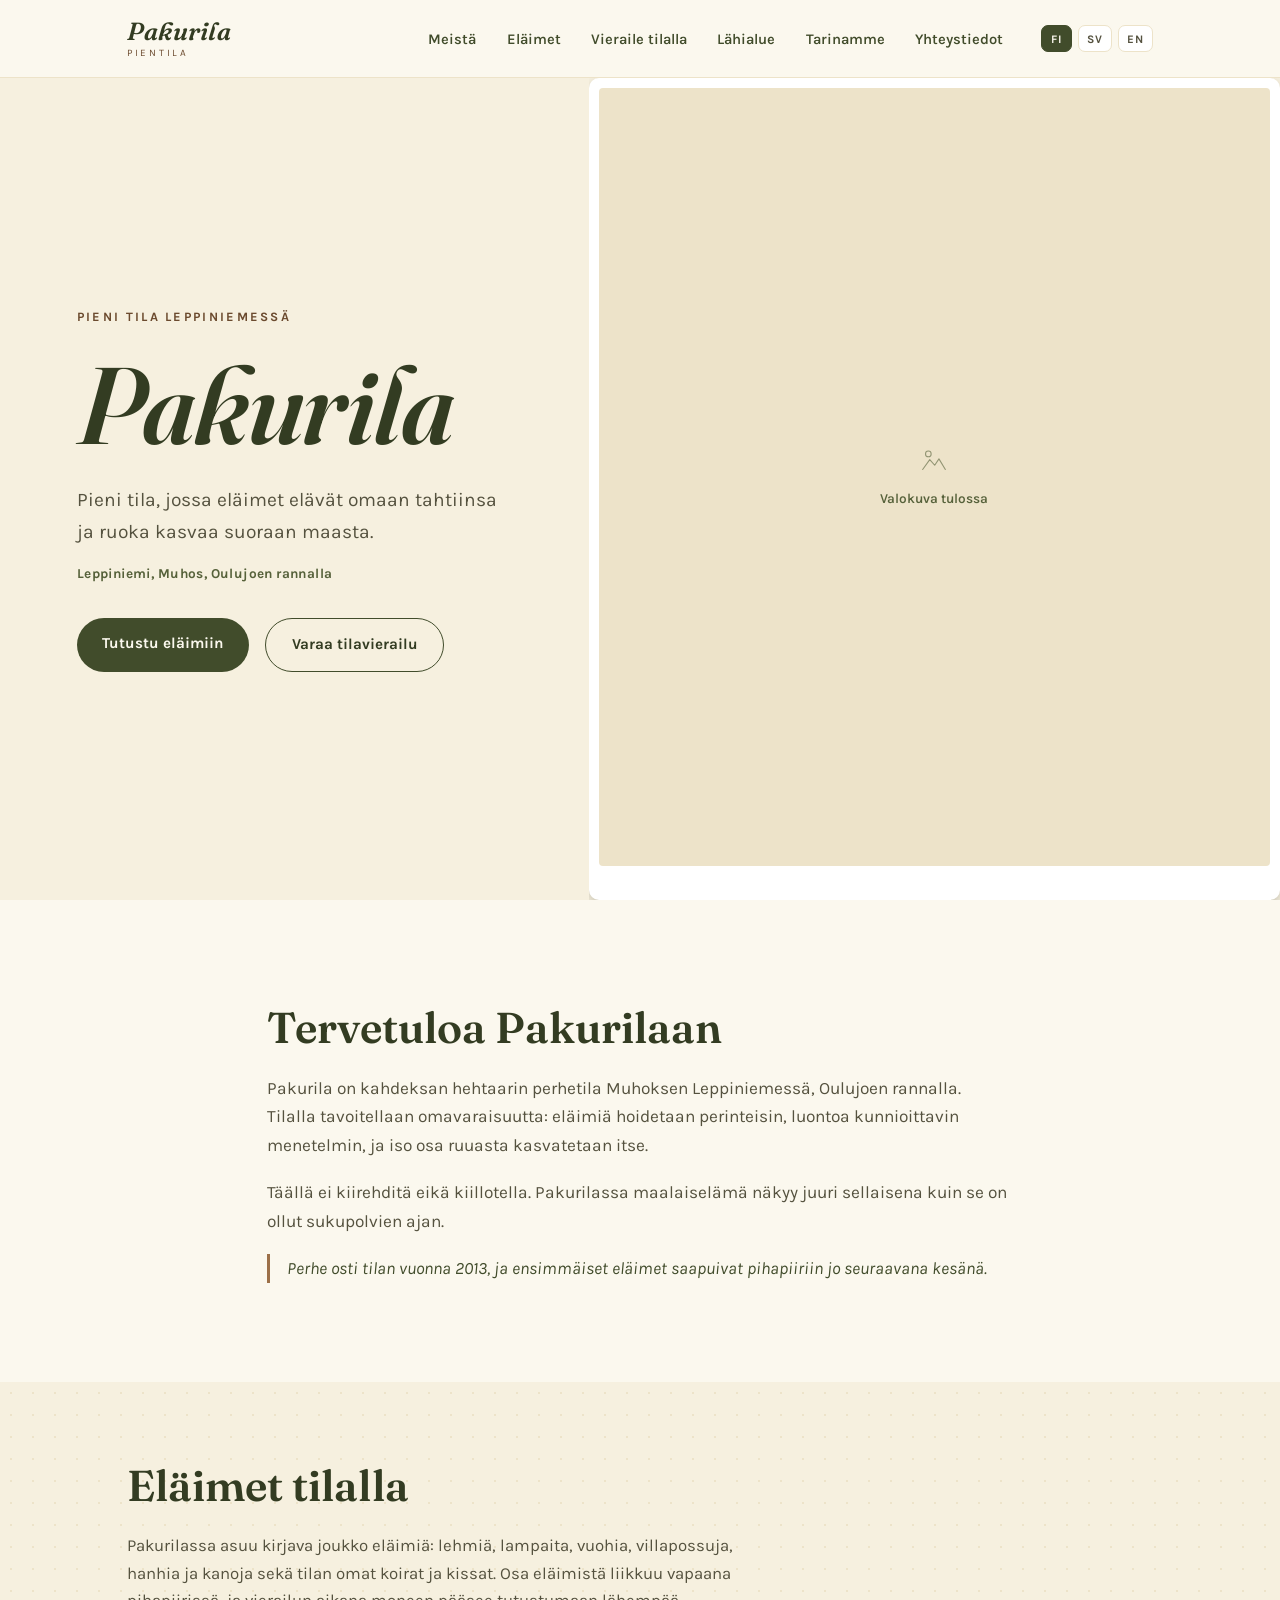
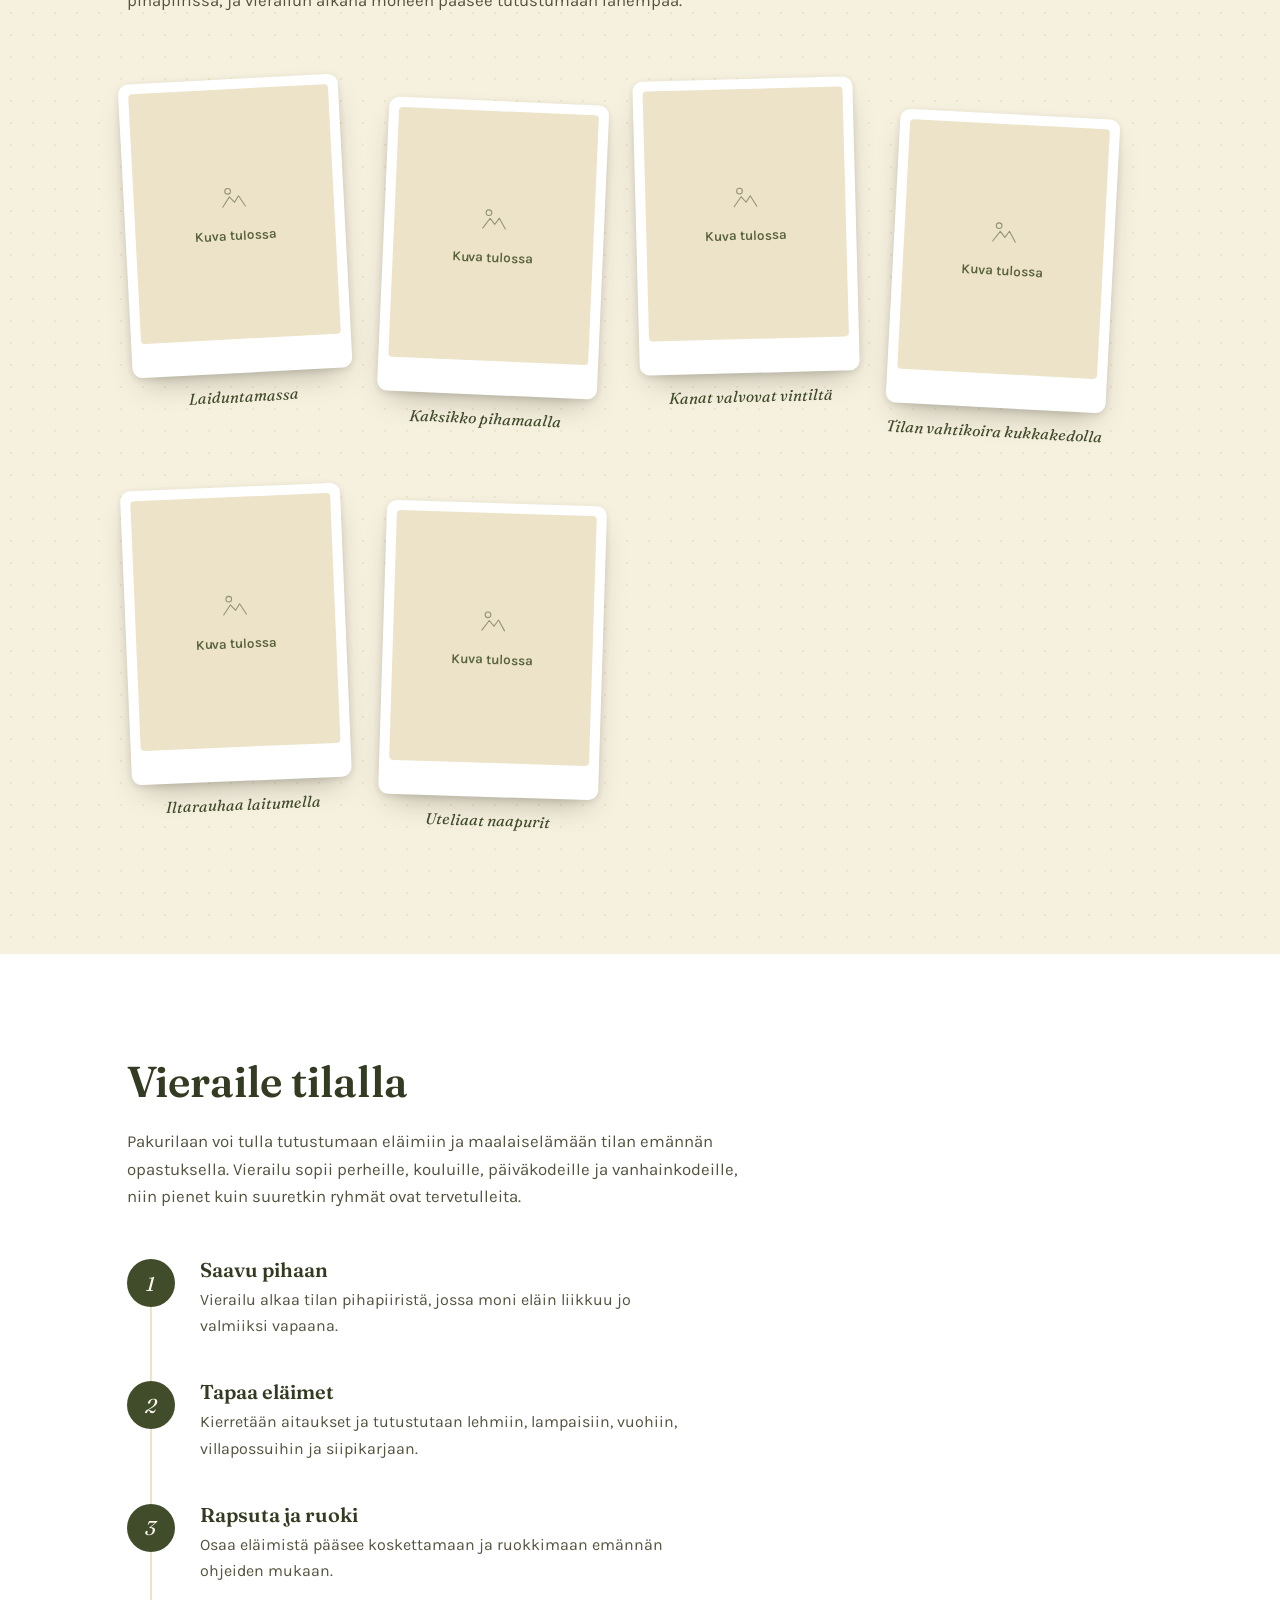
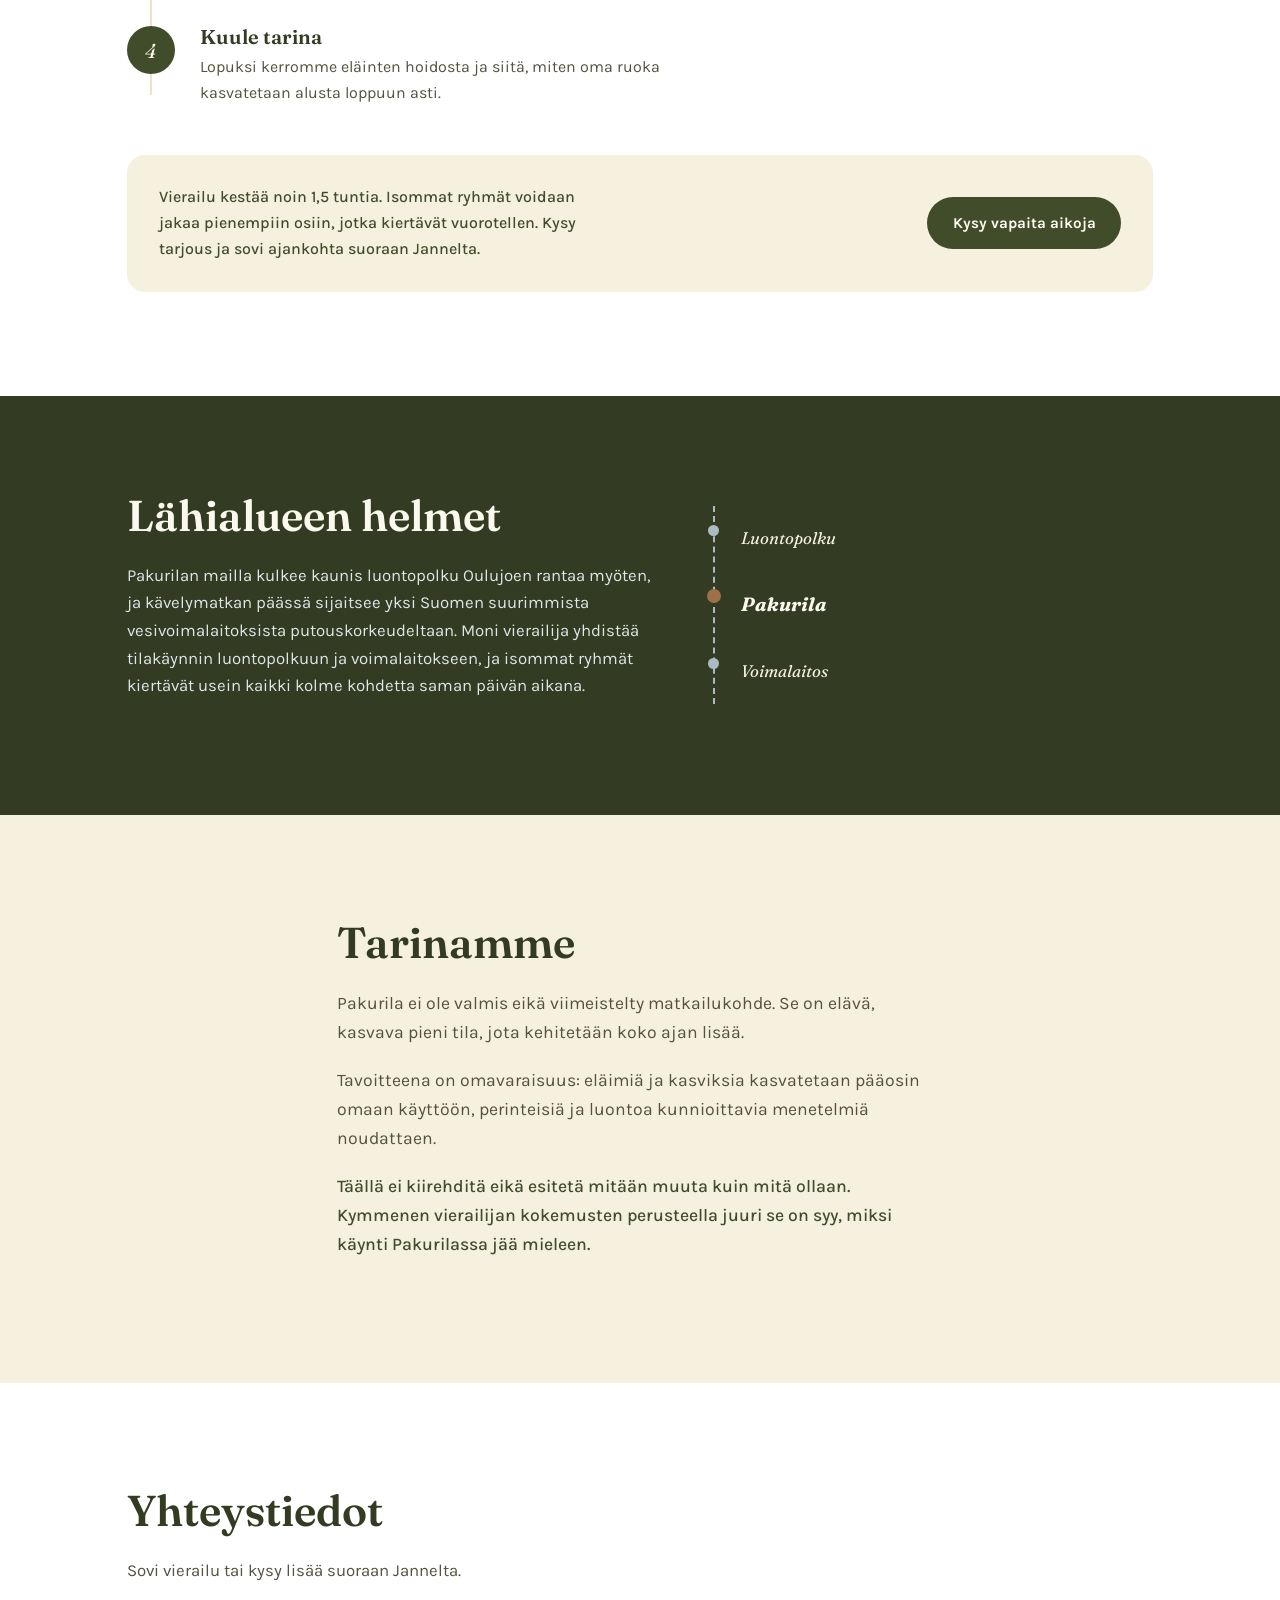
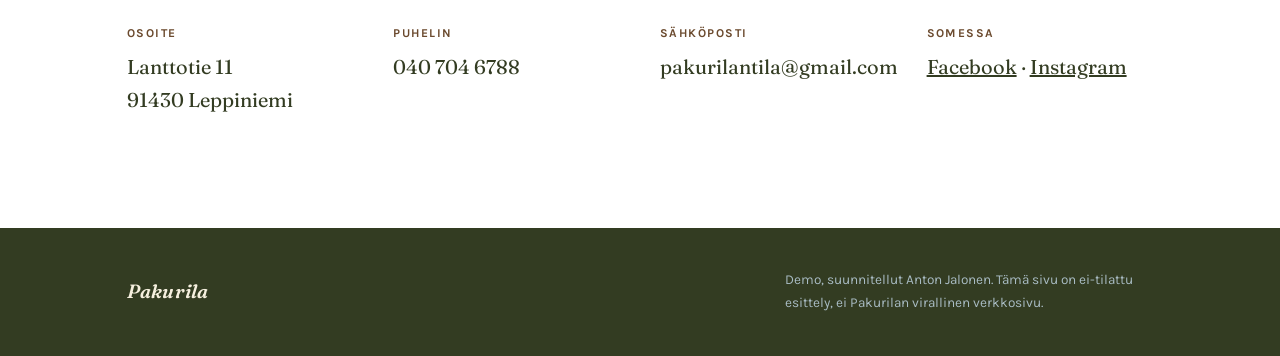
==== index.html @ f83d4b4b "Initial commit: Pakurila demo site" ====
<!DOCTYPE html>
<html lang="fi">
<head>
<meta charset="UTF-8">
<meta name="viewport" content="width=device-width, initial-scale=1.0">
<title>Pakurila, pieni tila Leppiniemessä, Muhos</title>
<meta name="description" content="Pakurila on kahdeksan hehtaarin perhetila Muhoksen Leppiniemessä. Tutustu eläimiin, varaa opastettu tilavierailu ja lue tarinamme omavaraisesta maalaiselämästä.">
<link rel="preconnect" href="https://fonts.googleapis.com">
<link rel="preconnect" href="https://fonts.gstatic.com" crossorigin>
<link href="https://fonts.googleapis.com/css2?family=Fraunces:ital,opsz,wght@0,9..144,400;0,9..144,500;0,9..144,600;1,9..144,500;1,9..144,600&family=Karla:wght@400;500;600;700&display=swap" rel="stylesheet">
<link rel="stylesheet" href="css/style.css">
</head>
<body data-title-fi="Pakurila, pieni tila Leppiniemessä, Muhos" data-title-sv="Pakurila, en liten gård i Leppiniemi, Muhos" data-title-en="Pakurila, a small farm in Leppiniemi, Muhos">

<a class="skip-link" href="#main" data-fi="Siirry sisältöön" data-sv="Gå till innehållet" data-en="Skip to content">Siirry sisältöön</a>

<header class="site-header" id="site-header">
  <div class="header-inner">
    <a class="brand" href="#hero" aria-label="Pakurila, etusivulle">
      <span class="brand-word">Pakurila</span>
      <span class="brand-sub">Pientila</span>
    </a>

    <button class="nav-toggle" id="nav-toggle" aria-label="Avaa valikko" aria-expanded="false" aria-controls="site-nav">
      <span></span>
    </button>

    <nav class="site-nav" id="site-nav" aria-label="Päävalikko">
      <ul>
        <li><a href="#meista" data-fi="Meistä" data-sv="Om oss" data-en="About">Meistä</a></li>
        <li><a href="#elaimet" data-fi="Eläimet" data-sv="Djuren" data-en="Animals">Eläimet</a></li>
        <li><a href="#vieraile" data-fi="Vieraile tilalla" data-sv="Besök gården" data-en="Visit the farm">Vieraile tilalla</a></li>
        <li><a href="#lahialue" data-fi="Lähialue" data-sv="Närområdet" data-en="Nearby">Lähialue</a></li>
        <li><a href="#tarina" data-fi="Tarinamme" data-sv="Vår historia" data-en="Our story">Tarinamme</a></li>
        <li><a href="#yhteystiedot" data-fi="Yhteystiedot" data-sv="Kontakt" data-en="Contact">Yhteystiedot</a></li>
      </ul>
      <div class="lang-switch" role="group" aria-label="Kieli / Språk / Language">
        <button class="lang-btn" data-lang="fi" aria-pressed="true">FI</button>
        <button class="lang-btn" data-lang="sv" aria-pressed="false">SV</button>
        <button class="lang-btn" data-lang="en" aria-pressed="false">EN</button>
      </div>
    </nav>
  </div>
</header>

<main id="main">

  <!-- HERO: asymmetric offset, no gradient overlay, text on solid ground -->
  <section class="hero" id="hero">
    <div class="hero-text">
      <p class="eyebrow" data-fi="Pieni tila Leppiniemessä" data-sv="En liten gård i Leppiniemi" data-en="A small farm in Leppiniemi">Pieni tila Leppiniemessä</p>
      <h1 class="hero-title">Pakurila</h1>
      <p class="hero-tagline" data-fi="Pieni tila, jossa eläimet elävät omaan tahtiinsa ja ruoka kasvaa suoraan maasta." data-sv="En liten gård där djuren får leva i sin egen takt och maten växer direkt ur jorden." data-en="A small farm where animals live at their own pace and food grows straight from the soil.">Pieni tila, jossa eläimet elävät omaan tahtiinsa ja ruoka kasvaa suoraan maasta.</p>
      <p class="hero-meta" data-fi="Leppiniemi, Muhos, Oulujoen rannalla" data-sv="Leppiniemi, Muhos, vid Uleälvens strand" data-en="Leppiniemi, Muhos, on the banks of the Oulujoki river">Leppiniemi, Muhos, Oulujoen rannalla</p>
      <div class="hero-actions">
        <a class="btn btn-primary" href="#elaimet" data-fi="Tutustu eläimiin" data-sv="Upptäck djuren" data-en="Meet the animals">Tutustu eläimiin</a>
        <a class="btn btn-ghost" href="#vieraile" data-fi="Varaa tilavierailu" data-sv="Boka ett gårdsbesök" data-en="Book a farm visit">Varaa tilavierailu</a>
      </div>
    </div>
    <div class="hero-photo">
      <div class="snap-frame snap-frame--hero">
        <img src="images/hero-niitty.jpg" alt="Lehmiä laitumella Pakurilan niityllä" loading="eager"
             onerror="this.parentElement.classList.add('is-empty')">
        <div class="ph-fallback">
          <svg viewBox="0 0 48 48" fill="none" stroke-width="1.5" aria-hidden="true"><path d="M8 36 18 22l7 8 6-9 9 15" stroke-linecap="round" stroke-linejoin="round"/><circle cx="16" cy="14" r="4"/></svg>
          <span data-fi="Valokuva tulossa" data-sv="Foto kommer" data-en="Photo coming soon">Valokuva tulossa</span>
        </div>
      </div>
    </div>
  </section>

  <!-- WELCOME -->
  <section class="welcome" id="meista">
    <div class="section-inner welcome-inner">
      <h2 data-fi="Tervetuloa Pakurilaan" data-sv="Välkommen till Pakurila" data-en="Welcome to Pakurila">Tervetuloa Pakurilaan</h2>
      <div class="welcome-text">
        <p data-fi="Pakurila on kahdeksan hehtaarin perhetila Muhoksen Leppiniemessä, Oulujoen rannalla. Tilalla tavoitellaan omavaraisuutta: eläimiä hoidetaan perinteisin, luontoa kunnioittavin menetelmin, ja iso osa ruuasta kasvatetaan itse."
           data-sv="Pakurila är en åtta hektar stor familjegård i Leppiniemi, Muhos, vid Uleälvens strand. Gården strävar efter självförsörjning: djuren sköts med traditionella, naturnära metoder, och en stor del av maten odlas på plats."
           data-en="Pakurila is an eight hectare family farm in Leppiniemi, Muhos, on the banks of the Oulujoki river. The farm works toward self-sufficiency: animals are cared for using traditional, nature-close methods, and much of the food is grown right here.">
          Pakurila on kahdeksan hehtaarin perhetila Muhoksen Leppiniemessä, Oulujoen rannalla. Tilalla tavoitellaan omavaraisuutta: eläimiä hoidetaan perinteisin, luontoa kunnioittavin menetelmin, ja iso osa ruuasta kasvatetaan itse.
        </p>
        <p data-fi="Täällä ei kiirehditä eikä kiillotella. Pakurilassa maalaiselämä näkyy juuri sellaisena kuin se on ollut sukupolvien ajan."
           data-sv="Här finns ingen brådska och ingen fasad. På Pakurila syns lantlivet precis som det har levts i generationer."
           data-en="There is no rush here and no polish. Pakurila shows country life exactly as it has been lived for generations.">
          Täällä ei kiirehditä eikä kiillotella. Pakurilassa maalaiselämä näkyy juuri sellaisena kuin se on ollut sukupolvien ajan.
        </p>
        <p class="fact-line" data-fi="Perhe osti tilan vuonna 2013, ja ensimmäiset eläimet saapuivat pihapiiriin jo seuraavana kesänä."
           data-sv="Familjen köpte gården 2013, och de första djuren flyttade in redan sommaren därpå."
           data-en="The family bought the farm in 2013, and the first animals arrived the very next summer.">
          Perhe osti tilan vuonna 2013, ja ensimmäiset eläimet saapuivat pihapiiriin jo seuraavana kesänä.
        </p>
      </div>
    </div>
  </section>

  <!-- ANIMALS: corkboard gallery -->
  <section class="animals" id="elaimet">
    <div class="section-inner">
      <h2 data-fi="Eläimet tilalla" data-sv="Djuren på gården" data-en="The animals on the farm">Eläimet tilalla</h2>
      <p class="section-intro" data-fi="Pakurilassa asuu kirjava joukko eläimiä: lehmiä, lampaita, vuohia, villapossuja, hanhia ja kanoja sekä tilan omat koirat ja kissat. Osa eläimistä liikkuu vapaana pihapiirissä, ja vierailun aikana moneen pääsee tutustumaan lähempää."
         data-sv="På Pakurila bor en brokig skara djur: kor, får, getter, ullsvin, gäss och höns, samt gårdens egna hundar och katter. En del av djuren rör sig fritt på gårdsplanen, och under besöket får man ofta lära känna flera av dem på nära håll."
         data-en="Pakurila is home to a colourful mix of animals: cows, sheep, goats, curly coated wool pigs, geese and hens, along with the farm's own dogs and cats. Some of the animals roam freely around the yard, and visitors often get to know several of them up close during a visit.">
        Pakurilassa asuu kirjava joukko eläimiä: lehmiä, lampaita, vuohia, villapossuja, hanhia ja kanoja sekä tilan omat koirat ja kissat. Osa eläimistä liikkuu vapaana pihapiirissä, ja vierailun aikana moneen pääsee tutustumaan lähempää.
      </p>

      <div class="corkboard">
        <figure class="snap snap--1">
          <div class="snap-frame">
            <img src="images/lehma-laiduntaa.jpg" alt="Lehmä syömässä ruohoa Pakurilassa" loading="lazy" onerror="this.parentElement.classList.add('is-empty')">
            <div class="ph-fallback"><svg viewBox="0 0 48 48" fill="none" stroke-width="1.5" aria-hidden="true"><path d="M8 36 18 22l7 8 6-9 9 15" stroke-linecap="round" stroke-linejoin="round"/><circle cx="16" cy="14" r="4"/></svg><span data-fi="Kuva tulossa" data-sv="Foto kommer" data-en="Photo coming">Kuva tulossa</span></div>
          </div>
          <figcaption data-fi="Laiduntamassa" data-sv="På bete" data-en="Grazing">Laiduntamassa</figcaption>
        </figure>

        <figure class="snap snap--2">
          <div class="snap-frame">
            <img src="images/lehmat-kaksikko.jpg" alt="Kaksi lehmää seisomassa pihamaalla" loading="lazy" onerror="this.parentElement.classList.add('is-empty')">
            <div class="ph-fallback"><svg viewBox="0 0 48 48" fill="none" stroke-width="1.5" aria-hidden="true"><path d="M8 36 18 22l7 8 6-9 9 15" stroke-linecap="round" stroke-linejoin="round"/><circle cx="16" cy="14" r="4"/></svg><span data-fi="Kuva tulossa" data-sv="Foto kommer" data-en="Photo coming">Kuva tulossa</span></div>
          </div>
          <figcaption data-fi="Kaksikko pihamaalla" data-sv="Ett par på gårdsplanen" data-en="A pair in the yard">Kaksikko pihamaalla</figcaption>
        </figure>

        <figure class="snap snap--3">
          <div class="snap-frame">
            <img src="images/vaja-kanat.jpg" alt="Kanoja vajan turvekatolla Pakurilassa" loading="lazy" onerror="this.parentElement.classList.add('is-empty')">
            <div class="ph-fallback"><svg viewBox="0 0 48 48" fill="none" stroke-width="1.5" aria-hidden="true"><path d="M8 36 18 22l7 8 6-9 9 15" stroke-linecap="round" stroke-linejoin="round"/><circle cx="16" cy="14" r="4"/></svg><span data-fi="Kuva tulossa" data-sv="Foto kommer" data-en="Photo coming">Kuva tulossa</span></div>
          </div>
          <figcaption data-fi="Kanat valvovat vintiltä" data-sv="Hönsen vakar från taket" data-en="The hens keep watch from the roof">Kanat valvovat vintiltä</figcaption>
        </figure>

        <figure class="snap snap--4">
          <div class="snap-frame">
            <img src="images/koira-paivankakkarat.jpg" alt="Tilan koira päivänkakkaraniityllä" loading="lazy" onerror="this.parentElement.classList.add('is-empty')">
            <div class="ph-fallback"><svg viewBox="0 0 48 48" fill="none" stroke-width="1.5" aria-hidden="true"><path d="M8 36 18 22l7 8 6-9 9 15" stroke-linecap="round" stroke-linejoin="round"/><circle cx="16" cy="14" r="4"/></svg><span data-fi="Kuva tulossa" data-sv="Foto kommer" data-en="Photo coming">Kuva tulossa</span></div>
          </div>
          <figcaption data-fi="Tilan vahtikoira kukkakedolla" data-sv="Gårdens vakthund bland prästkragarna" data-en="The farm dog among the daisies">Tilan vahtikoira kukkakedolla</figcaption>
        </figure>

        <figure class="snap snap--5">
          <div class="snap-frame">
            <img src="images/metsapolku-lehma.jpg" alt="Lehmiä laitumen reunalla metsän vieressä" loading="lazy" onerror="this.parentElement.classList.add('is-empty')">
            <div class="ph-fallback"><svg viewBox="0 0 48 48" fill="none" stroke-width="1.5" aria-hidden="true"><path d="M8 36 18 22l7 8 6-9 9 15" stroke-linecap="round" stroke-linejoin="round"/><circle cx="16" cy="14" r="4"/></svg><span data-fi="Kuva tulossa" data-sv="Foto kommer" data-en="Photo coming">Kuva tulossa</span></div>
          </div>
          <figcaption data-fi="Iltarauhaa laitumella" data-sv="Kvällsro på betesmarken" data-en="Evening calm on the pasture">Iltarauhaa laitumella</figcaption>
        </figure>

        <figure class="snap snap--6">
          <div class="snap-frame">
            <img src="images/lehmat-aidalla.jpg" alt="Uteliaita lehmiä puuaidan luona" loading="lazy" onerror="this.parentElement.classList.add('is-empty')">
            <div class="ph-fallback"><svg viewBox="0 0 48 48" fill="none" stroke-width="1.5" aria-hidden="true"><path d="M8 36 18 22l7 8 6-9 9 15" stroke-linecap="round" stroke-linejoin="round"/><circle cx="16" cy="14" r="4"/></svg><span data-fi="Kuva tulossa" data-sv="Foto kommer" data-en="Photo coming">Kuva tulossa</span></div>
          </div>
          <figcaption data-fi="Uteliaat naapurit" data-sv="Nyfikna grannar" data-en="Curious neighbours">Uteliaat naapurit</figcaption>
        </figure>
      </div>
    </div>
  </section>

  <!-- VISIT: signature steps timeline -->
  <section class="visit" id="vieraile">
    <div class="section-inner">
      <h2 data-fi="Vieraile tilalla" data-sv="Besök gården" data-en="Visit the farm">Vieraile tilalla</h2>
      <p class="section-intro" data-fi="Pakurilaan voi tulla tutustumaan eläimiin ja maalaiselämään tilan emännän opastuksella. Vierailu sopii perheille, kouluille, päiväkodeille ja vanhainkodeille, niin pienet kuin suuretkin ryhmät ovat tervetulleita."
         data-sv="På Pakurila kan man uppleva djuren och lantlivet under ledning av gårdens värdinna. Besöket passar familjer, skolor, daghem och äldreboenden, både mindre och större grupper är välkomna."
         data-en="At Pakurila you can experience the animals and country life with the farm's hostess as your guide. Visits suit families, schools, daycare groups and care homes alike, both small and large groups are welcome.">
        Pakurilaan voi tulla tutustumaan eläimiin ja maalaiselämään tilan emännän opastuksella. Vierailu sopii perheille, kouluille, päiväkodeille ja vanhainkodeille, niin pienet kuin suuretkin ryhmät ovat tervetulleita.
      </p>

      <ol class="visit-steps">
        <li class="visit-step">
          <span class="step-num">1</span>
          <div class="step-body">
            <h3 data-fi="Saavu pihaan" data-sv="Ankomst till gårdsplanen" data-en="Arrive in the yard">Saavu pihaan</h3>
            <p data-fi="Vierailu alkaa tilan pihapiiristä, jossa moni eläin liikkuu jo valmiiksi vapaana."
               data-sv="Besöket börjar på gårdsplanen, där flera djur redan rör sig fritt."
               data-en="The visit starts right in the farmyard, where several animals are already roaming free.">
              Vierailu alkaa tilan pihapiiristä, jossa moni eläin liikkuu jo valmiiksi vapaana.
            </p>
          </div>
        </li>
        <li class="visit-step">
          <span class="step-num">2</span>
          <div class="step-body">
            <h3 data-fi="Tapaa eläimet" data-sv="Möt djuren" data-en="Meet the animals">Tapaa eläimet</h3>
            <p data-fi="Kierretään aitaukset ja tutustutaan lehmiin, lampaisiin, vuohiin, villapossuihin ja siipikarjaan."
               data-sv="Vi går runt hagarna och bekantar oss med korna, fåren, getterna, ullsvinen och fjäderfäna."
               data-en="We walk the paddocks and get to know the cows, sheep, goats, wool pigs and poultry.">
              Kierretään aitaukset ja tutustutaan lehmiin, lampaisiin, vuohiin, villapossuihin ja siipikarjaan.
            </p>
          </div>
        </li>
        <li class="visit-step">
          <span class="step-num">3</span>
          <div class="step-body">
            <h3 data-fi="Rapsuta ja ruoki" data-sv="Klappa och mata" data-en="Pet and feed">Rapsuta ja ruoki</h3>
            <p data-fi="Osaa eläimistä pääsee koskettamaan ja ruokkimaan emännän ohjeiden mukaan."
               data-sv="Vissa djur får man klappa och mata enligt värdinnans instruktioner."
               data-en="Some animals can be petted and fed, following the hostess's guidance.">
              Osaa eläimistä pääsee koskettamaan ja ruokkimaan emännän ohjeiden mukaan.
            </p>
          </div>
        </li>
        <li class="visit-step">
          <span class="step-num">4</span>
          <div class="step-body">
            <h3 data-fi="Kuule tarina" data-sv="Lyssna på berättelsen" data-en="Hear the story">Kuule tarina</h3>
            <p data-fi="Lopuksi kerromme eläinten hoidosta ja siitä, miten oma ruoka kasvatetaan alusta loppuun asti."
               data-sv="Till sist berättar vi om djurskötsel och hur man odlar sin egen mat från början till slut."
               data-en="We finish by talking about animal care and how food is grown from the ground up, start to finish.">
              Lopuksi kerromme eläinten hoidosta ja siitä, miten oma ruoka kasvatetaan alusta loppuun asti.
            </p>
          </div>
        </li>
      </ol>

      <div class="visit-practical">
        <p data-fi="Vierailu kestää noin 1,5 tuntia. Isommat ryhmät voidaan jakaa pienempiin osiin, jotka kiertävät vuorotellen. Kysy tarjous ja sovi ajankohta suoraan Jannelta."
           data-sv="Besöket tar omkring 1,5 timme. Större grupper kan delas in i mindre grupper som turas om. Fråga om pris och kom överens om tid direkt med Janne."
           data-en="A visit takes about 1.5 hours. Larger groups can be split into smaller ones that take turns. Ask about pricing and agree on a time directly with Janne.">
          Vierailu kestää noin 1,5 tuntia. Isommat ryhmät voidaan jakaa pienempiin osiin, jotka kiertävät vuorotellen. Kysy tarjous ja sovi ajankohta suoraan Jannelta.
        </p>
        <a class="btn btn-primary" href="#yhteystiedot" data-fi="Kysy vapaita aikoja" data-sv="Fråga om lediga tider" data-en="Ask about availability">Kysy vapaita aikoja</a>
      </div>
    </div>
  </section>

  <!-- NEARBY -->
  <section class="nearby" id="lahialue">
    <div class="section-inner nearby-inner">
      <div class="nearby-text">
        <h2 data-fi="Lähialueen helmet" data-sv="Pärlor i närområdet" data-en="Nearby gems">Lähialueen helmet</h2>
        <p data-fi="Pakurilan mailla kulkee kaunis luontopolku Oulujoen rantaa myöten, ja kävelymatkan päässä sijaitsee yksi Suomen suurimmista vesivoimalaitoksista putouskorkeudeltaan. Moni vierailija yhdistää tilakäynnin luontopolkuun ja voimalaitokseen, ja isommat ryhmät kiertävät usein kaikki kolme kohdetta saman päivän aikana."
           data-sv="Längs Pakurilas mark löper en vacker naturstig utmed Uleälven, och på gångavstånd ligger ett av Finlands största vattenkraftverk mätt i fallhöjd. Många besökare kombinerar gårdsbesöket med naturstigen och kraftverket, och större grupper besöker gärna alla tre platser under samma dag."
           data-en="A beautiful nature trail runs along the Oulujoki riverbank right at Pakurila's border, and a short walk away stands one of Finland's largest hydroelectric power plants by drop height. Many visitors combine the farm visit with the trail and the power plant, and larger groups often take in all three in a single day.">
          Pakurilan mailla kulkee kaunis luontopolku Oulujoen rantaa myöten, ja kävelymatkan päässä sijaitsee yksi Suomen suurimmista vesivoimalaitoksista putouskorkeudeltaan. Moni vierailija yhdistää tilakäynnin luontopolkuun ja voimalaitokseen, ja isommat ryhmät kiertävät usein kaikki kolme kohdetta saman päivän aikana.
        </p>
      </div>
      <div class="nearby-marks" aria-hidden="true">
        <span class="mark mark--path" data-fi="Luontopolku" data-sv="Naturstig" data-en="Nature trail">Luontopolku</span>
        <span class="mark mark--farm" data-fi="Pakurila" data-sv="Pakurila" data-en="Pakurila">Pakurila</span>
        <span class="mark mark--plant" data-fi="Voimalaitos" data-sv="Kraftverk" data-en="Power plant">Voimalaitos</span>
      </div>
    </div>
  </section>

  <!-- STORY -->
  <section class="story" id="tarina">
    <div class="section-inner story-inner">
      <h2 data-fi="Tarinamme" data-sv="Vår historia" data-en="Our story">Tarinamme</h2>
      <p data-fi="Pakurila ei ole valmis eikä viimeistelty matkailukohde. Se on elävä, kasvava pieni tila, jota kehitetään koko ajan lisää."
         data-sv="Pakurila är varken färdig eller putsad som besöksmål. Det är en levande, växande liten gård som ständigt utvecklas."
         data-en="Pakurila is not a finished or polished tourist destination. It is a living, growing small farm that keeps developing.">
        Pakurila ei ole valmis eikä viimeistelty matkailukohde. Se on elävä, kasvava pieni tila, jota kehitetään koko ajan lisää.
      </p>
      <p data-fi="Tavoitteena on omavaraisuus: eläimiä ja kasviksia kasvatetaan pääosin omaan käyttöön, perinteisiä ja luontoa kunnioittavia menetelmiä noudattaen."
         data-sv="Målet är självförsörjning: djur och grönsaker odlas i huvudsak för eget bruk, enligt traditionella och naturnära metoder."
         data-en="The goal is self-sufficiency: animals and vegetables are raised mainly for the family's own use, following traditional, nature-close methods.">
        Tavoitteena on omavaraisuus: eläimiä ja kasviksia kasvatetaan pääosin omaan käyttöön, perinteisiä ja luontoa kunnioittavia menetelmiä noudattaen.
      </p>
      <p class="story-close" data-fi="Täällä ei kiirehditä eikä esitetä mitään muuta kuin mitä ollaan. Kymmenen vierailijan kokemusten perusteella juuri se on syy, miksi käynti Pakurilassa jää mieleen."
         data-sv="Här har man ingen brådska och låtsas inte vara något annat än vad man är. Utifrån tio besökares omdömen är det just därför som ett besök på Pakurila stannar kvar i minnet."
         data-en="There is no rush here, and no pretending to be anything other than what it is. Based on ten visitors' reviews, that is exactly why a visit to Pakurila tends to stay with people.">
        Täällä ei kiirehditä eikä esitetä mitään muuta kuin mitä ollaan. Kymmenen vierailijan kokemusten perusteella juuri se on syy, miksi käynti Pakurilassa jää mieleen.
      </p>
    </div>
  </section>

  <!-- CONTACT -->
  <section class="contact" id="yhteystiedot">
    <div class="section-inner contact-inner">
      <h2 data-fi="Yhteystiedot" data-sv="Kontakt" data-en="Contact">Yhteystiedot</h2>
      <p class="section-intro" data-fi="Sovi vierailu tai kysy lisää suoraan Jannelta." data-sv="Boka ett besök eller fråga mer direkt av Janne." data-en="Arrange a visit or ask more, straight from Janne.">Sovi vierailu tai kysy lisää suoraan Jannelta.</p>

      <div class="contact-grid">
        <div class="contact-item">
          <span class="contact-label" data-fi="Osoite" data-sv="Adress" data-en="Address">Osoite</span>
          <span class="contact-value">Lanttotie 11<br>91430 Leppiniemi</span>
        </div>
        <div class="contact-item">
          <span class="contact-label" data-fi="Puhelin" data-sv="Telefon" data-en="Phone">Puhelin</span>
          <a class="contact-value" href="tel:+358407046788">040 704 6788</a>
        </div>
        <div class="contact-item">
          <span class="contact-label" data-fi="Sähköposti" data-sv="E-post" data-en="Email">Sähköposti</span>
          <a class="contact-value" href="mailto:pakurilantila@gmail.com">pakurilantila@gmail.com</a>
        </div>
        <div class="contact-item">
          <span class="contact-label" data-fi="Somessa" data-sv="Sociala medier" data-en="Social">Somessa</span>
          <span class="contact-value">
            <a href="https://www.facebook.com/pakurila/" target="_blank" rel="noopener">Facebook</a> &middot;
            <a href="https://www.instagram.com/pakurila/" target="_blank" rel="noopener">Instagram</a>
          </span>
        </div>
      </div>
    </div>
  </section>

</main>

<footer class="site-footer">
  <div class="section-inner footer-inner">
    <span class="brand-word footer-brand">Pakurila</span>
    <p class="footer-credit" data-fi="Demo, suunnitellut Anton Jalonen. Tämä sivu on ei-tilattu esittely, ei Pakurilan virallinen verkkosivu."
       data-sv="Demo, designad av Anton Jalonen. Den här sidan är en obeställd presentation, inte Pakurilas officiella webbplats."
       data-en="Demo, designed by Anton Jalonen. This page is an unsolicited preview, not Pakurila's official website.">
      Demo, suunnitellut Anton Jalonen. Tämä sivu on ei-tilattu esittely, ei Pakurilan virallinen verkkosivu.
    </p>
  </div>
</footer>

<script src="js/main.js"></script>
</body>
</html>
---- css/style.css ----
/* Pakurila — pieni tila Leppiniemessä
   Design language: asymmetric offset hero, corner-logo nav, corkboard/snapshot
   photo treatment, calm fades only. Palette sampled from the farm's own
   Facebook material: olive-green badge, dusty meadow sky, weathered wood. */

:root {
  --moss-900: #333c22;
  --moss-800: #414c2b;
  --moss-700: #56613a;
  --moss-100: #e8ead9;

  --sky-500: #7c93a0;
  --sky-300: #a9bcc4;
  --sky-100: #dde6e8;

  --oat-050: #fbf8ee;
  --oat-100: #f6f0df;
  --oat-200: #ede3c9;

  --barn-700: #6b4a2e;
  --barn-500: #9c7048;

  --ink: #2a2818;
  --ink-soft: #55523f;
  --white: #ffffff;

  --font-display: "Fraunces", "Iowan Old Style", serif;
  --font-body: "Karla", "Segoe UI", sans-serif;

  --radius-lg: 26px;
  --radius-md: 18px;
  --radius-sm: 10px;

  --shadow-snap: 0 14px 30px -12px rgba(42, 40, 24, 0.35), 0 2px 6px rgba(42, 40, 24, 0.12);
  --header-h: 78px;
}

* { box-sizing: border-box; }
html { scroll-behavior: smooth; scroll-padding-top: var(--header-h); }

body {
  margin: 0;
  font-family: var(--font-body);
  color: var(--ink);
  background: var(--oat-050);
  font-size: 16px;
  line-height: 1.65;
  -webkit-font-smoothing: antialiased;
}

h1, h2, h3 {
  font-family: var(--font-display);
  color: var(--moss-900);
  margin: 0 0 0.5em;
  line-height: 1.12;
  font-weight: 600;
}

h2 { font-size: clamp(1.9rem, 3.6vw, 2.7rem); }
h3 { font-size: 1.25rem; }

p { margin: 0 0 1.1em; color: var(--ink-soft); }

a { color: inherit; }

img { max-width: 100%; display: block; }

.skip-link {
  position: absolute; left: -9999px; top: 0;
  background: var(--moss-800); color: var(--oat-050);
  padding: 0.9rem 1.4rem; z-index: 999; font-weight: 700;
  border-radius: 0 0 var(--radius-sm) 0;
}
.skip-link:focus { left: 0; }

.section-inner {
  max-width: 1180px;
  margin: 0 auto;
  padding: 0 6vw;
}

/* ---------- HEADER / CORNER NAV ---------- */
.site-header {
  position: sticky;
  top: 0;
  z-index: 60;
  background: var(--oat-050);
  border-bottom: 1px solid var(--oat-200);
  height: var(--header-h);
  display: flex;
  align-items: center;
}

.header-inner {
  width: 100%;
  max-width: 1180px;
  margin: 0 auto;
  padding: 0 6vw;
  display: flex;
  align-items: center;
  justify-content: space-between;
  gap: 1.5rem;
}

.brand {
  display: flex;
  flex-direction: column;
  line-height: 1;
  text-decoration: none;
  color: var(--moss-900);
  flex-shrink: 0;
}
.brand-word {
  font-family: var(--font-display);
  font-weight: 600;
  font-style: italic;
  font-size: 1.55rem;
  letter-spacing: 0.01em;
}
.brand-sub {
  font-family: var(--font-body);
  font-size: 0.62rem;
  letter-spacing: 0.28em;
  text-transform: uppercase;
  color: var(--barn-700);
  margin-top: 0.25rem;
}

.site-nav {
  display: flex;
  align-items: center;
  gap: 2.4rem;
  margin-left: auto;
}
.site-nav ul {
  list-style: none;
  display: flex;
  gap: 1.9rem;
  margin: 0; padding: 0;
}
.site-nav a {
  text-decoration: none;
  font-size: 0.92rem;
  font-weight: 600;
  color: var(--moss-800);
  position: relative;
  padding: 0.3rem 0;
  white-space: nowrap;
}
.site-nav a:hover { color: var(--barn-700); }

.lang-switch { display: flex; gap: 0.35rem; }
.lang-btn {
  border: 1px solid var(--oat-200);
  background: var(--white);
  color: var(--ink-soft);
  font-family: var(--font-body);
  font-weight: 700;
  font-size: 0.72rem;
  letter-spacing: 0.04em;
  padding: 0.34rem 0.55rem;
  border-radius: 7px;
  cursor: pointer;
}
.lang-btn.active { background: var(--moss-800); color: var(--oat-050); border-color: var(--moss-800); }

.nav-toggle {
  display: none;
  width: 42px; height: 42px;
  border: none; background: transparent;
  cursor: pointer;
  position: relative;
}
.nav-toggle span, .nav-toggle span::before, .nav-toggle span::after {
  content: ""; position: absolute; left: 8px; right: 8px; height: 2px;
  background: var(--moss-900); transition: transform 0.2s ease, opacity 0.2s ease;
}
.nav-toggle span { top: 20px; }
.nav-toggle span::before { top: -8px; }
.nav-toggle span::after { top: 8px; }
.nav-toggle[aria-expanded="true"] span { background: transparent; }
.nav-toggle[aria-expanded="true"] span::before { transform: translateY(8px) rotate(45deg); }
.nav-toggle[aria-expanded="true"] span::after { transform: translateY(-8px) rotate(-45deg); }

/* ---------- HERO: asymmetric offset, no photo overlay ---------- */
.hero {
  display: grid;
  grid-template-columns: minmax(320px, 46%) 1fr;
  align-items: stretch;
  min-height: calc(100vh - var(--header-h));
  background: var(--oat-100);
}
.hero-text {
  display: flex;
  flex-direction: column;
  justify-content: center;
  padding: 4vw 6vw 4vw 6vw;
}
.eyebrow {
  font-size: 0.8rem;
  font-weight: 700;
  letter-spacing: 0.18em;
  text-transform: uppercase;
  color: var(--barn-700);
  margin: 0 0 1.1rem;
}
.hero-title {
  font-family: var(--font-display);
  font-style: italic;
  font-weight: 600;
  font-size: clamp(3.4rem, 9vw, 6.8rem);
  color: var(--moss-900);
  margin: 0 0 1.1rem;
  letter-spacing: -0.01em;
}
.hero-tagline {
  font-size: 1.2rem;
  color: var(--ink-soft);
  max-width: 30em;
  margin-bottom: 1rem;
}
.hero-meta {
  font-size: 0.85rem;
  color: var(--moss-700);
  font-weight: 700;
  letter-spacing: 0.03em;
  margin-bottom: 2rem;
}
.hero-actions { display: flex; gap: 1rem; flex-wrap: wrap; }

.btn {
  display: inline-block;
  text-decoration: none;
  font-weight: 700;
  font-size: 0.95rem;
  padding: 0.85rem 1.6rem;
  border-radius: 999px;
  transition: transform 0.15s ease, background 0.15s ease, color 0.15s ease;
}
.btn-primary { background: var(--moss-800); color: var(--oat-050); }
.btn-primary:hover { background: var(--moss-900); transform: translateY(-2px); }
.btn-ghost { background: transparent; color: var(--moss-900); border: 1.5px solid var(--moss-800); }
.btn-ghost:hover { background: var(--moss-800); color: var(--oat-050); transform: translateY(-2px); }

.hero-photo { position: relative; overflow: hidden; }
.snap-frame--hero {
  width: 100%; height: 100%;
  border-radius: 0;
  box-shadow: none;
  transform: none;
  background: var(--moss-100);
}
.snap-frame--hero img { width: 100%; height: 100%; object-fit: cover; }

/* ---------- SNAP / CORKBOARD PHOTO TREATMENT ---------- */
.snap-frame {
  background: var(--white);
  padding: 10px 10px 34px;
  border-radius: var(--radius-sm);
  box-shadow: var(--shadow-snap);
  position: relative;
}
.snap-frame img { border-radius: 4px; aspect-ratio: 4 / 5; object-fit: cover; width: 100%; }
.snap-frame.is-empty img { display: none; }
.ph-fallback {
  display: none;
  flex-direction: column; align-items: center; justify-content: center; gap: 0.6rem;
  aspect-ratio: 4/5; background: var(--oat-200); border-radius: 4px;
  color: var(--moss-700); font-size: 0.85rem; font-weight: 600;
}
.snap-frame.is-empty .ph-fallback { display: flex; }
.ph-fallback svg { width: 34px; height: 34px; stroke: var(--moss-700); opacity: 0.6; }
.snap-frame--hero .ph-fallback { aspect-ratio: auto; height: 100%; }

/* ---------- WELCOME ---------- */
.welcome { padding: 6.5rem 0 5rem; }
.welcome-inner { max-width: 900px; }
.welcome-text p { font-size: 1.08rem; }
.fact-line {
  border-left: 3px solid var(--barn-500);
  padding-left: 1.1rem;
  font-style: italic;
  color: var(--moss-800);
}

/* ---------- ANIMALS / CORKBOARD ---------- */
.animals {
  padding: 5rem 0 6.5rem;
  background:
    radial-gradient(var(--oat-200) 1.4px, transparent 1.4px);
  background-size: 22px 22px;
  background-color: var(--oat-100);
}
.section-intro { max-width: 62ch; font-size: 1.05rem; }

.corkboard {
  display: flex;
  flex-wrap: wrap;
  gap: 2.6rem 2.2rem;
  margin-top: 3rem;
  padding: 1rem 0;
}
.snap {
  width: 220px; margin: 0; text-align: center;
  --tilt: 0deg;
  transform: rotate(var(--tilt));
}
.snap figcaption {
  font-family: var(--font-display);
  font-style: italic;
  font-size: 0.98rem;
  color: var(--moss-800);
  margin-top: 0.7rem;
}
.snap--1 { --tilt: -3deg; }
.snap--2 { --tilt: 2.5deg; margin-top: 1.4rem; }
.snap--3 { --tilt: -1.5deg; }
.snap--4 { --tilt: 3deg; margin-top: 2.2rem; }
.snap--5 { --tilt: -2.4deg; }
.snap--6 { --tilt: 1.8deg; margin-top: 1rem; }
.corkboard .snap:hover { transform: rotate(0deg) scale(1.03); transition: transform 0.25s ease; z-index: 2; position: relative; }

/* ---------- VISIT / STEPS TIMELINE (signature) ---------- */
.visit { padding: 6.5rem 0; background: var(--white); }
.visit-steps {
  list-style: none;
  margin: 3rem 0 0;
  padding: 0;
  max-width: 720px;
  position: relative;
}
.visit-steps::before {
  content: "";
  position: absolute;
  left: 23px;
  top: 12px;
  bottom: 12px;
  width: 2px;
  background: var(--oat-200);
}
.visit-step {
  display: flex;
  gap: 1.6rem;
  position: relative;
  padding-bottom: 2.6rem;
}
.visit-step:last-child { padding-bottom: 0; }
.step-num {
  flex-shrink: 0;
  width: 48px; height: 48px;
  border-radius: 50%;
  background: var(--moss-800);
  color: var(--oat-050);
  display: flex; align-items: center; justify-content: center;
  font-family: var(--font-display);
  font-style: italic;
  font-size: 1.25rem;
  position: relative;
  z-index: 1;
}
.step-body h3 { margin-bottom: 0.35rem; }
.step-body p { margin: 0; max-width: 50ch; }

.visit-practical {
  margin-top: 3rem;
  padding: 1.8rem 2rem;
  background: var(--oat-100);
  border-radius: var(--radius-md);
  display: flex;
  align-items: center;
  justify-content: space-between;
  gap: 1.5rem;
  flex-wrap: wrap;
}
.visit-practical p { margin: 0; max-width: 46ch; color: var(--moss-800); font-weight: 500; }

/* ---------- NEARBY ---------- */
.nearby { padding: 6rem 0; background: var(--moss-900); color: var(--oat-050); }
.nearby-inner {
  display: grid;
  grid-template-columns: 1.1fr 0.9fr;
  gap: 3rem;
  align-items: center;
}
.nearby h2 { color: var(--oat-050); }
.nearby-text p { color: var(--sky-100); font-size: 1.05rem; }

.nearby-marks {
  display: flex;
  flex-direction: column;
  gap: 0;
  border-left: 2px dashed var(--sky-300);
  padding-left: 1.6rem;
  position: relative;
}
.mark {
  font-family: var(--font-display);
  font-style: italic;
  font-size: 1.05rem;
  padding: 1.15rem 0;
  color: var(--oat-100);
}
.mark::before {
  content: "";
  position: absolute;
  left: -6.5px;
  width: 11px; height: 11px;
  border-radius: 50%;
  background: var(--sky-300);
}
.mark--farm { font-weight: 700; color: var(--oat-050); font-size: 1.2rem; }
.mark--farm::before { background: var(--barn-500); width: 14px; height: 14px; left: -8px; }

/* ---------- STORY ---------- */
.story { padding: 6.5rem 0; background: var(--oat-100); }
.story-inner { max-width: 760px; }
.story p { font-size: 1.1rem; }
.story-close { color: var(--moss-800); font-weight: 500; }

/* ---------- CONTACT ---------- */
.contact { padding: 6.5rem 0 7rem; background: var(--white); }
.contact-grid {
  margin-top: 2.5rem;
  display: grid;
  grid-template-columns: repeat(auto-fit, minmax(220px, 1fr));
  gap: 2rem 2.5rem;
}
.contact-item { display: flex; flex-direction: column; gap: 0.35rem; }
.contact-label {
  font-size: 0.75rem;
  font-weight: 700;
  letter-spacing: 0.12em;
  text-transform: uppercase;
  color: var(--barn-700);
}
.contact-value {
  font-family: var(--font-display);
  font-size: 1.25rem;
  color: var(--moss-900);
  text-decoration: none;
}
.contact-value a { text-decoration: underline; }

/* ---------- FOOTER ---------- */
.site-footer { background: var(--moss-900); color: var(--sky-100); padding: 2.6rem 0; }
.footer-inner { display: flex; align-items: center; justify-content: space-between; gap: 1.5rem; flex-wrap: wrap; }
.footer-brand { font-family: var(--font-display); font-style: italic; color: var(--oat-100); font-size: 1.2rem; }
.footer-credit { margin: 0; font-size: 0.85rem; color: var(--sky-300); max-width: 46ch; }

/* ---------- REVEAL ---------- */
.reveal { opacity: 0; transform: translateY(14px); transition: opacity 0.6s ease, transform 0.6s ease; }
.reveal.in-view { opacity: 1; transform: translateY(0); }
.reveal.snap { transform: translateY(14px) rotate(var(--tilt)); }
.reveal.snap.in-view { transform: rotate(var(--tilt)); }

/* ---------- RESPONSIVE ---------- */
@media (max-width: 900px) {
  .hero { grid-template-columns: 1fr; min-height: auto; }
  .hero-photo { height: 46vh; order: -1; }
  .hero-text { padding: 3rem 6vw 3.5rem; }
  .nearby-inner { grid-template-columns: 1fr; }
}

@media (max-width: 760px) {
  .site-nav {
    position: fixed;
    top: var(--header-h);
    left: 0; right: 0;
    background: var(--oat-050);
    border-bottom: 1px solid var(--oat-200);
    flex-direction: column;
    align-items: flex-start;
    gap: 1.4rem;
    padding: 1.6rem 6vw 2rem;
    transform: translateY(-8px);
    opacity: 0;
    pointer-events: none;
    transition: opacity 0.2s ease, transform 0.2s ease;
  }
  .site-nav.open { opacity: 1; transform: translateY(0); pointer-events: auto; }
  .site-nav ul { flex-direction: column; gap: 1rem; width: 100%; }
  .nav-toggle { display: block; }
  .visit-practical { flex-direction: column; align-items: flex-start; }
}
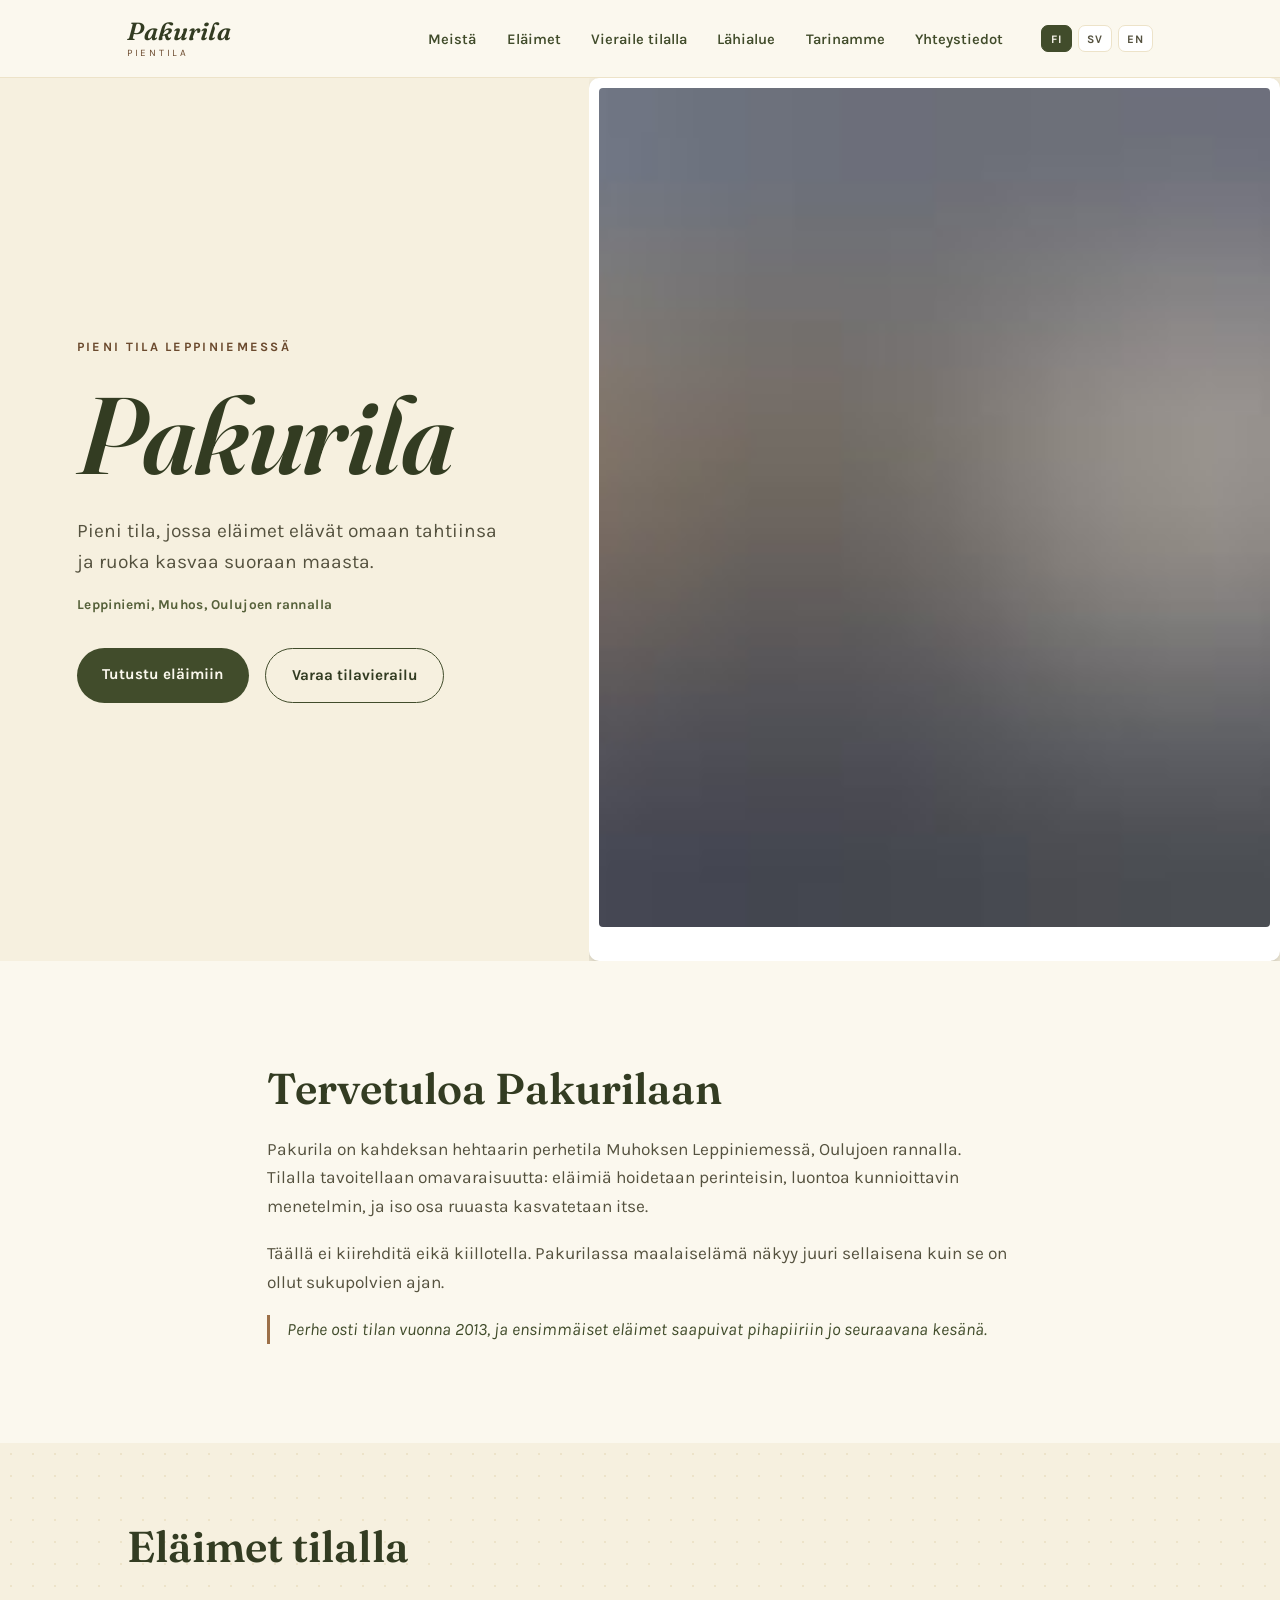
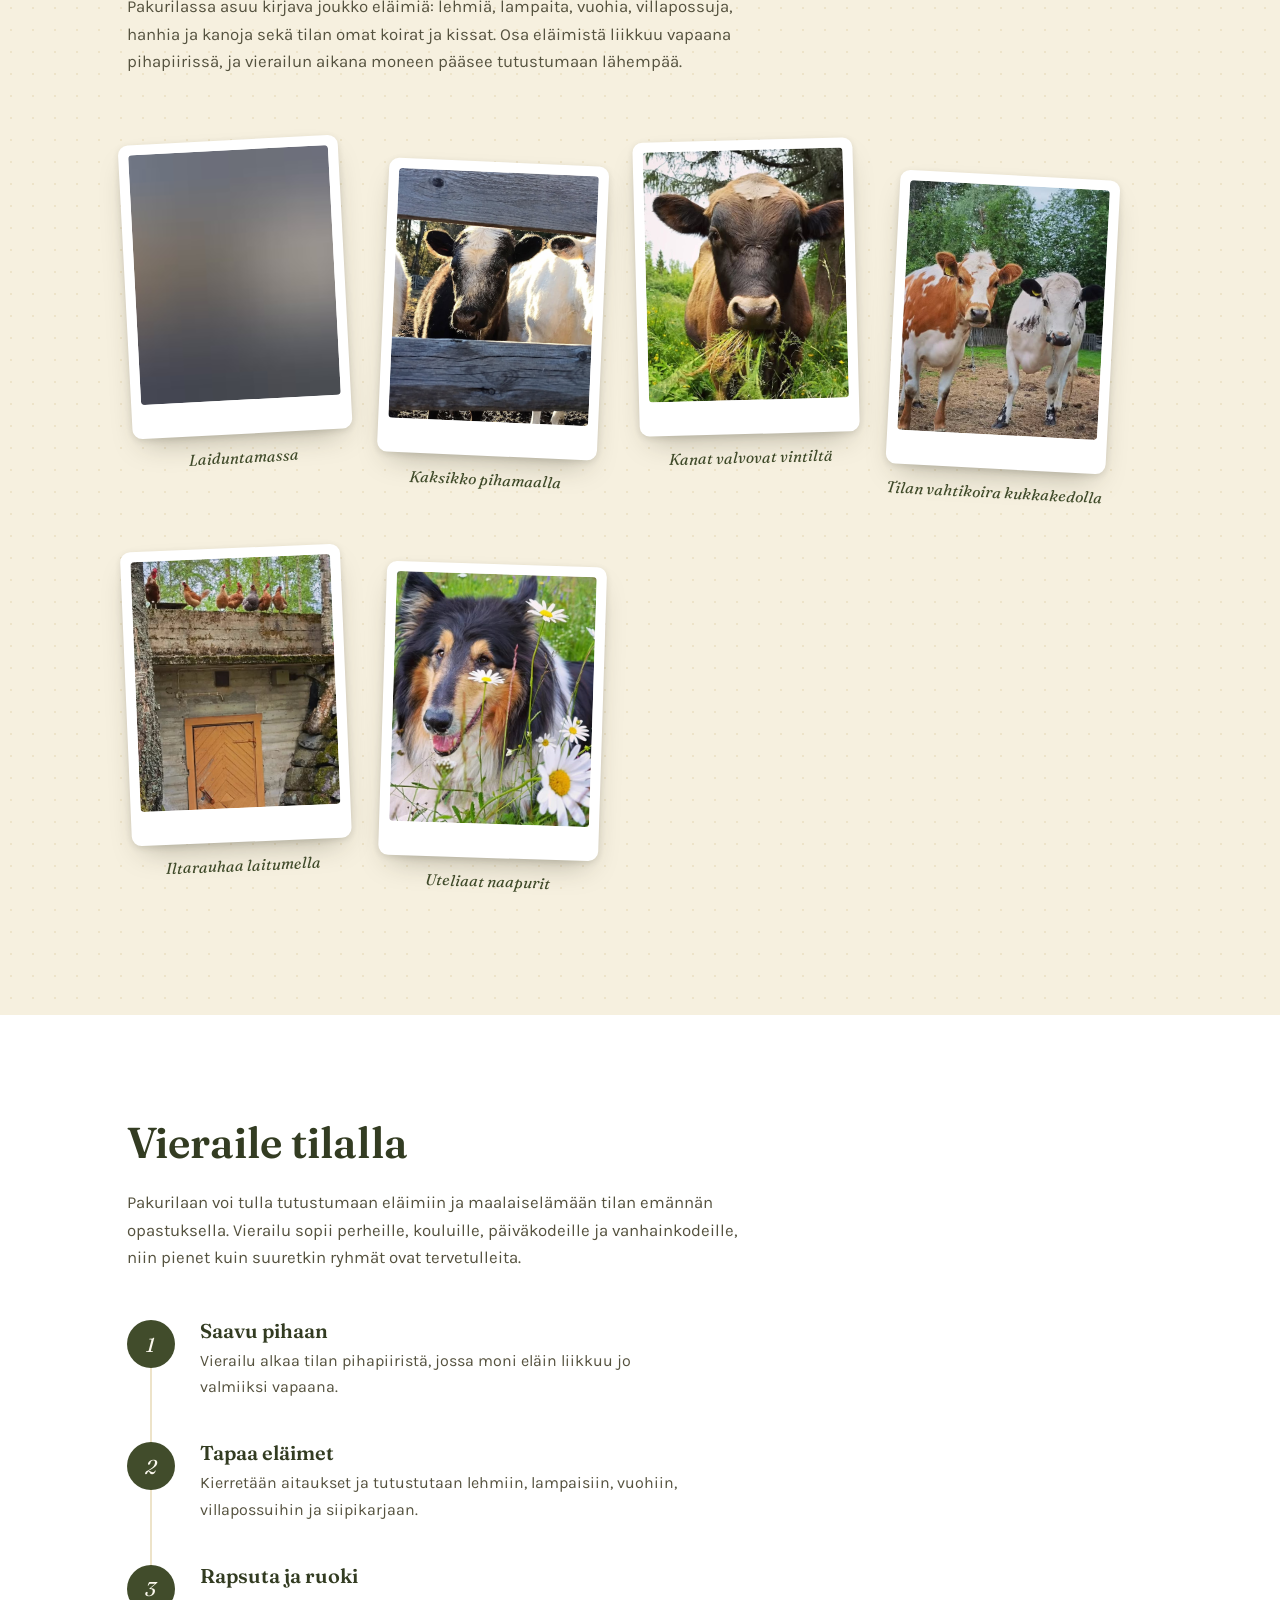
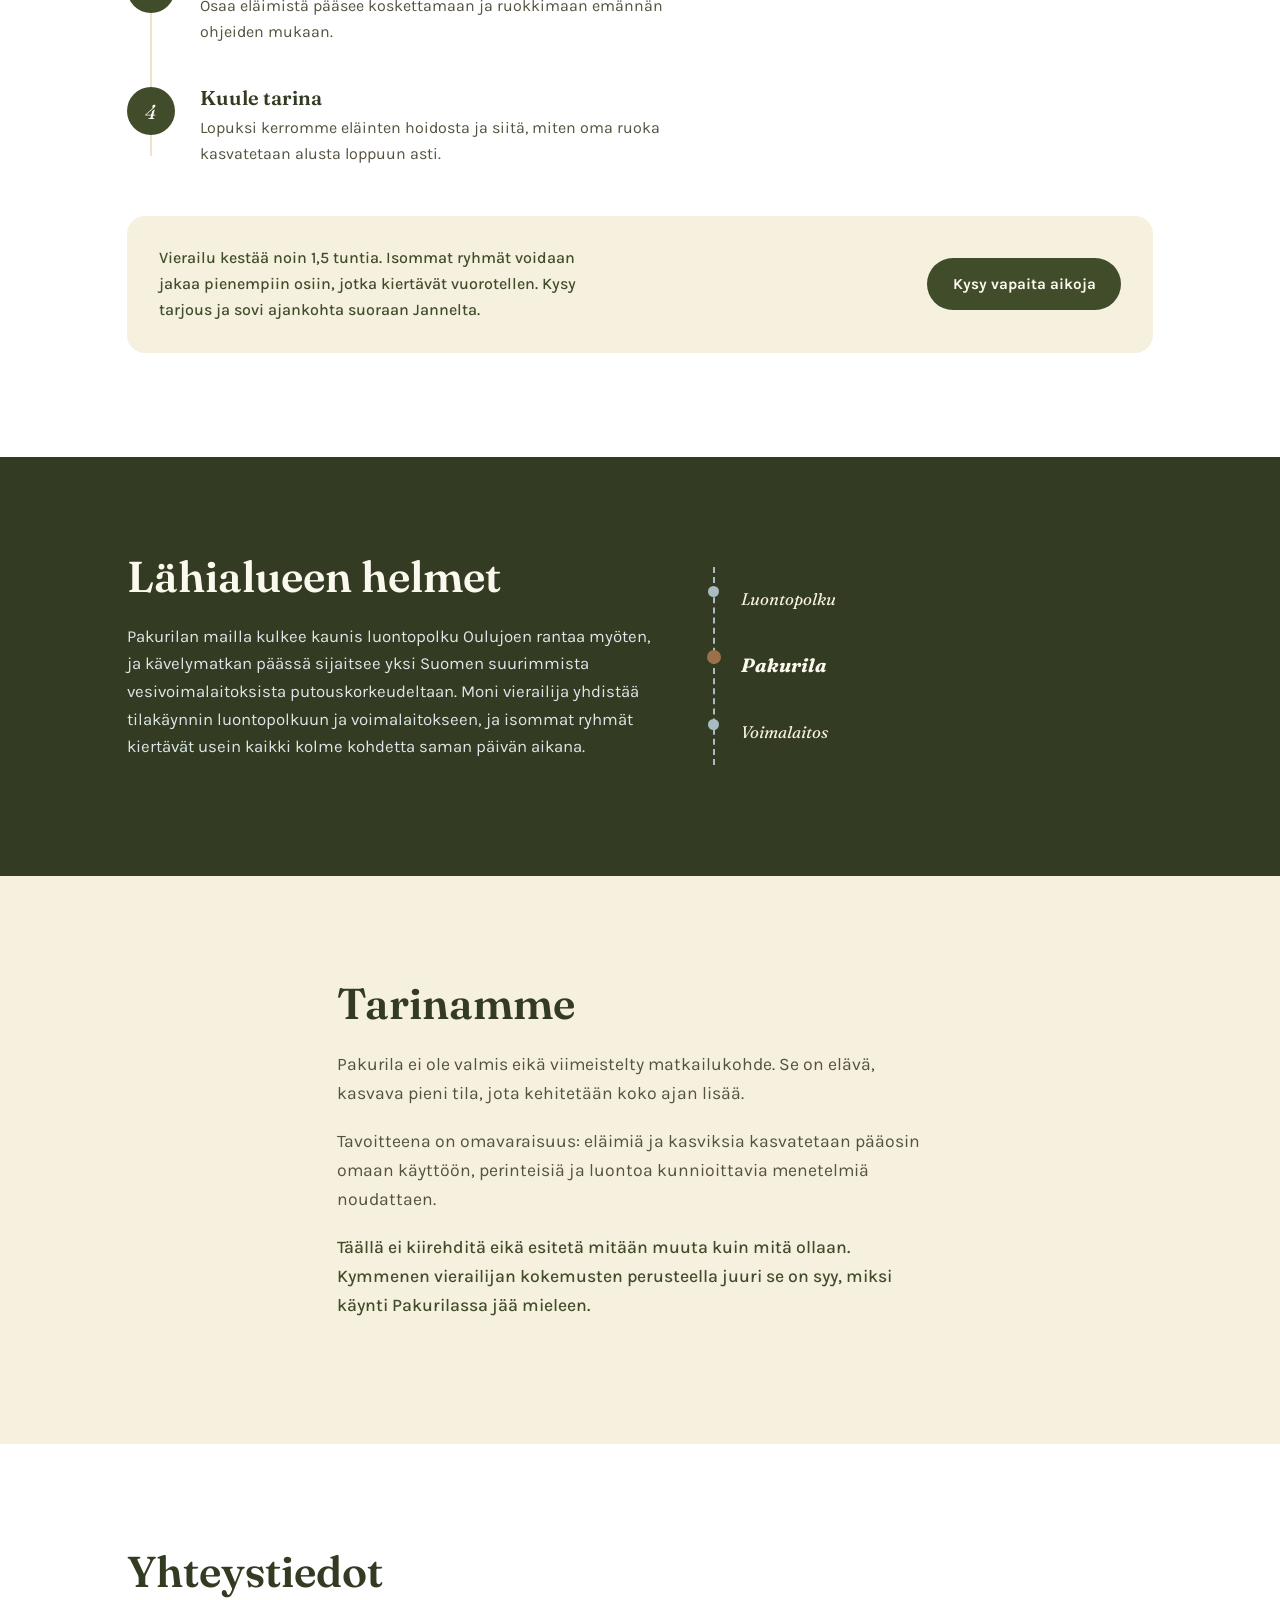
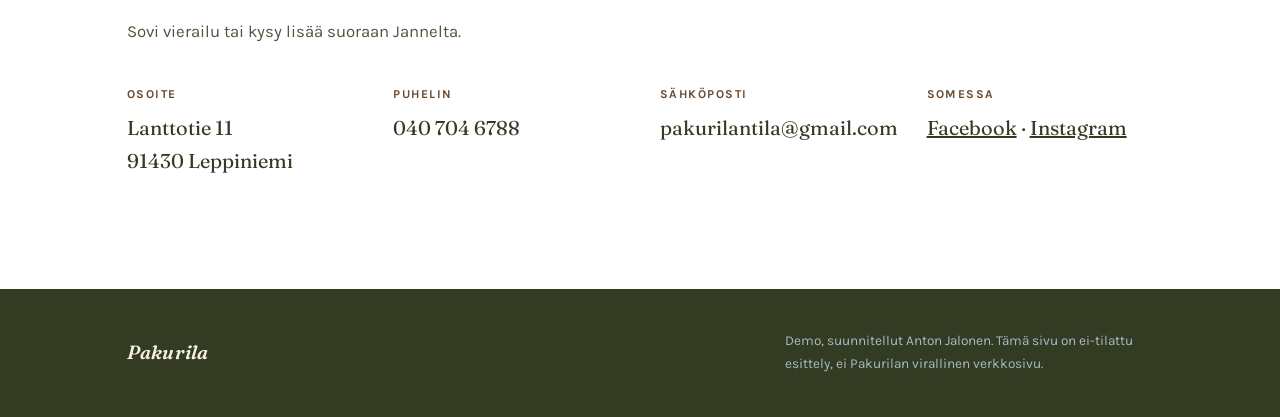
==== commit 5d3472a5: "Fix broken hero image: point to existing lehma-laiduntaa.jpg + proper onerror guard" ====
--- a/index.html
+++ b/index.html
@@ -59,8 +59,8 @@
     </div>
     <div class="hero-photo">
       <div class="snap-frame snap-frame--hero">
-        <img src="images/hero-niitty.jpg" alt="Lehmiä laitumella Pakurilan niityllä" loading="eager"
-             onerror="this.parentElement.classList.add('is-empty')">
+        <img src="images/lehma-laiduntaa.jpg" alt="Lehmiä laitumella Pakurilan niityllä" loading="eager"
+             onerror="this.parentElement.classList.add('is-empty');this.style.display='none'">
         <div class="ph-fallback">
           <svg viewBox="0 0 48 48" fill="none" stroke-width="1.5" aria-hidden="true"><path d="M8 36 18 22l7 8 6-9 9 15" stroke-linecap="round" stroke-linejoin="round"/><circle cx="16" cy="14" r="4"/></svg>
           <span data-fi="Valokuva tulossa" data-sv="Foto kommer" data-en="Photo coming soon">Valokuva tulossa</span>
